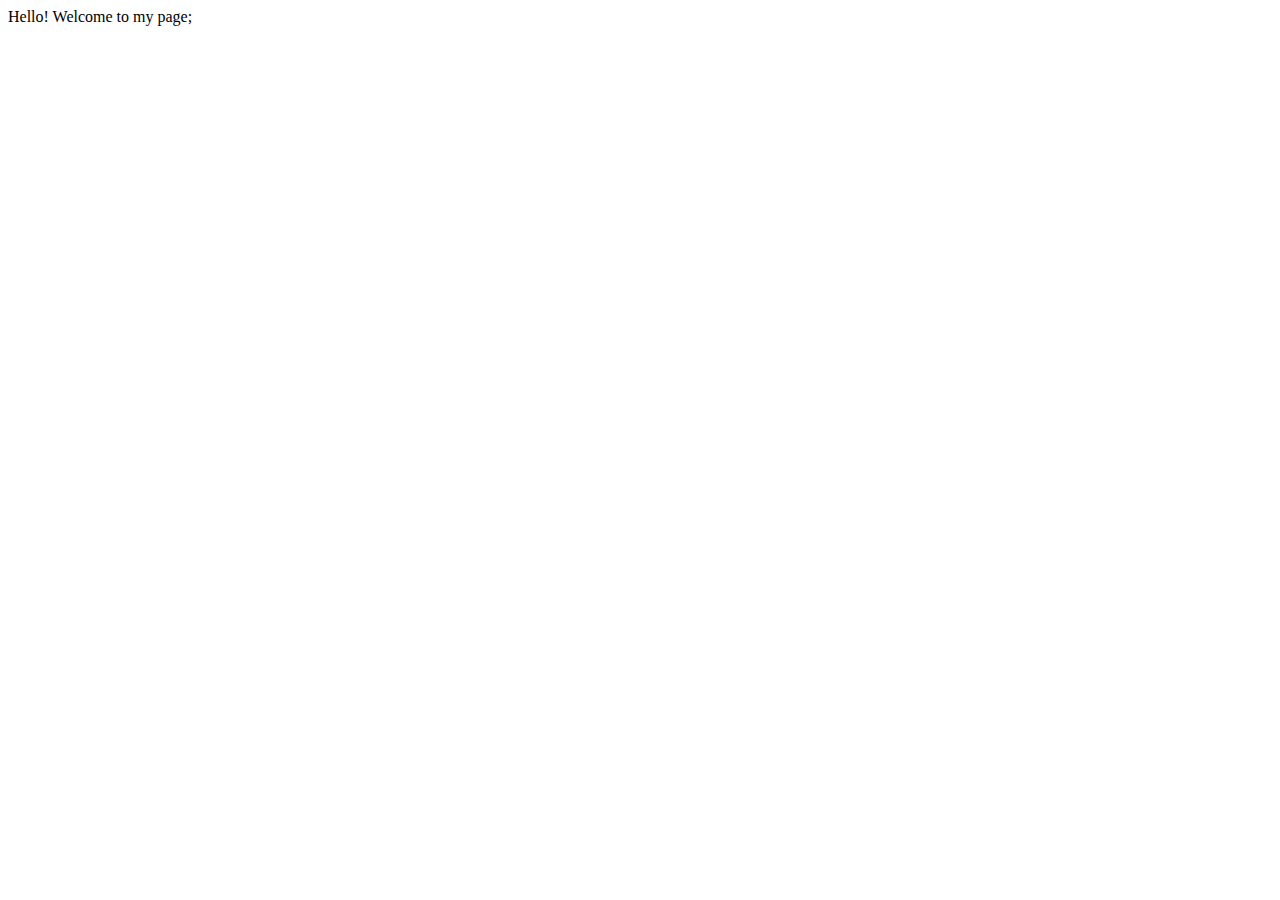
==== index.html @ 061a66ee "Create index.html" ====
<!DOCTYPE html>
<html lang="en">
<head>
    <meta charset="UTF-8">
    <meta http-equiv="X-UA-Compatible" content="IE=edge">
    <meta name="viewport" content="width=device-width, initial-scale=1.0">
    <title>Document</title>
</head>
<body>
    Hello! Welcome to my page;
</body>
</html>
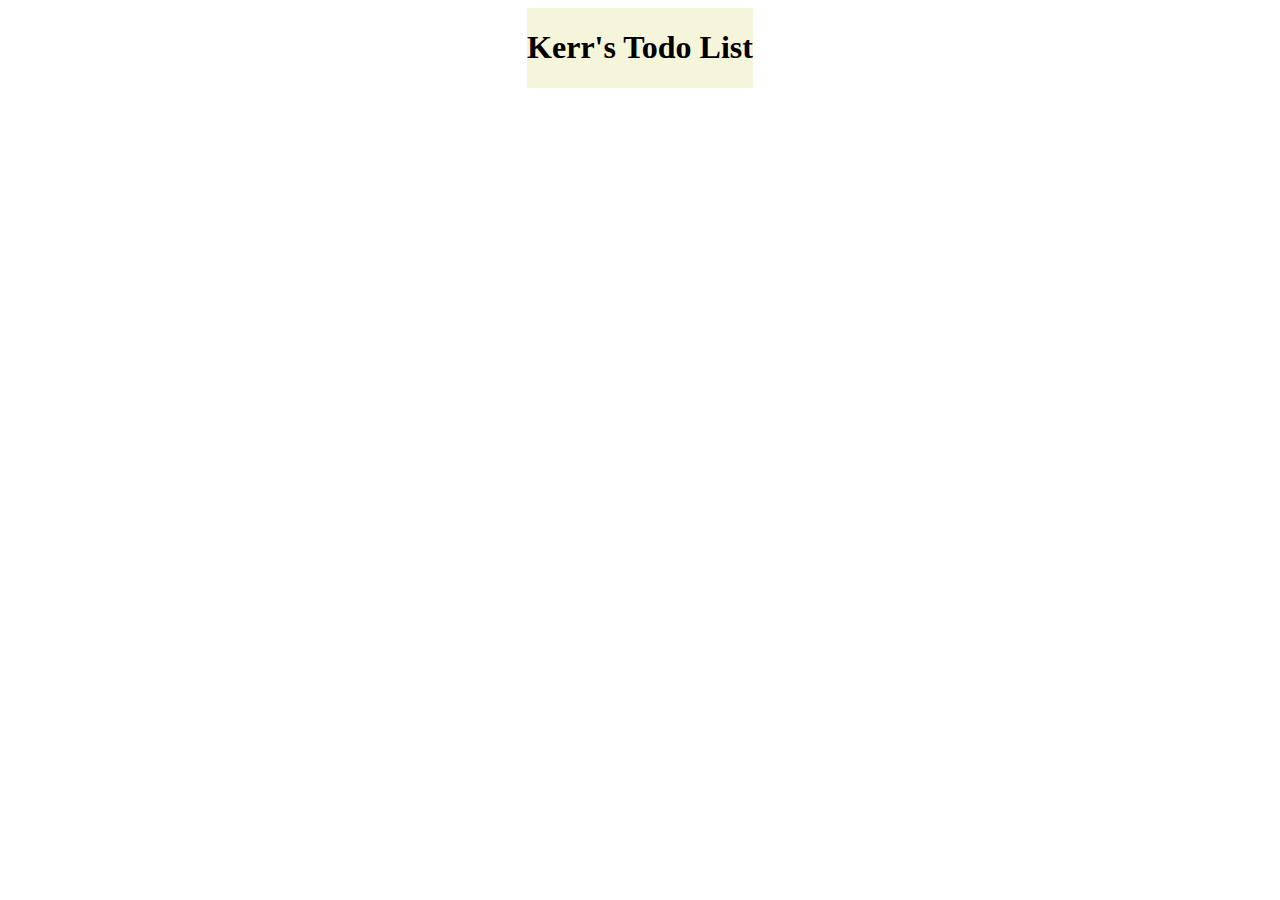
==== commit 374f8438: "add css and js" ====
--- a/index.html
+++ b/index.html
@@ -5,8 +5,13 @@
     <meta http-equiv="X-UA-Compatible" content="IE=edge">
     <meta name="viewport" content="width=device-width, initial-scale=1.0">
     <title>Document</title>
+    <script src="script/index.js"></script>
+    <link rel="stylesheet" href="static/style.css">
 </head>
 <body>
-    Hello! Welcome to my page;
+    <div id="left"></div>
+    <div id="main"><h1 id="title">Kerr's Todo List</h1></div>
+    <div id="right"></div>
+
 </body>
 </html>--- a/static/style.css
+++ b/static/style.css
@@ -0,0 +1,14 @@
+body{
+    display: flex;
+    justify-content: center;
+    align-items: flex-start;
+}
+#left{
+    background-color: aquamarine;
+}
+#main{
+    background-color: beige;
+}
+#right{
+    background-color: cornflowerblue;
+}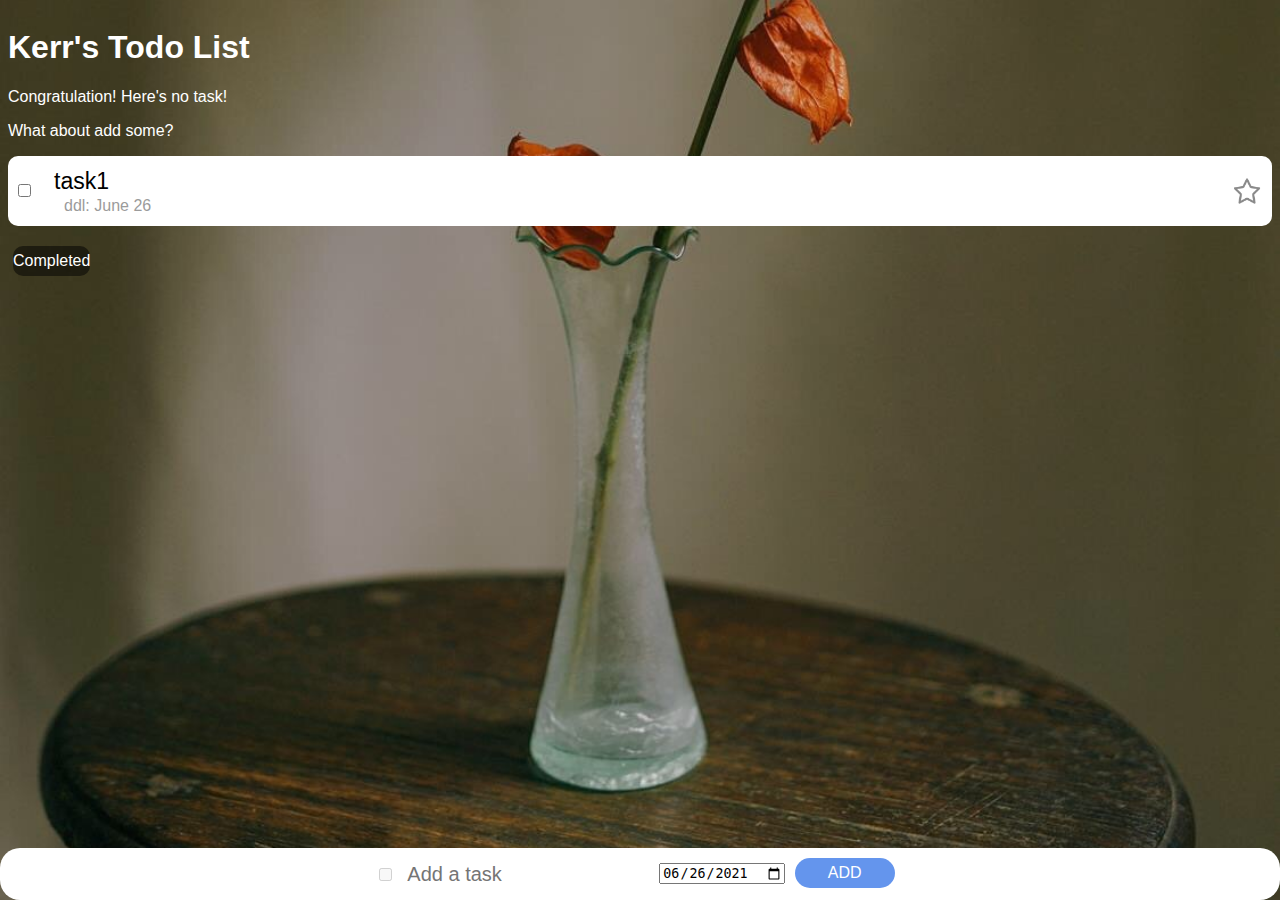
==== commit cd4abf8f: "index page" ====
--- a/index.html
+++ b/index.html
@@ -3,15 +3,56 @@
 <head>
     <meta charset="UTF-8">
     <meta http-equiv="X-UA-Compatible" content="IE=edge">
-    <meta name="viewport" content="width=device-width, initial-scale=1.0">
+    <!-- <meta name="viewport" content="width=device-width, initial-scale=1.0"> -->
+    <meta content="width=device-width, initial-scale=1.0, maximum-scale=1.0, user-scalable=0;" name="viewport" />
     <title>Document</title>
-    <script src="script/index.js"></script>
-    <link rel="stylesheet" href="static/style.css">
+    <link rel="stylesheet" href="css/style.css">
 </head>
 <body>
-    <div id="left"></div>
-    <div id="main"><h1 id="title">Kerr's Todo List</h1></div>
-    <div id="right"></div>
+<div id="main">
+    <!--    head buttons and myTodo list's title-->
+    <!-- <div class="pageHead">
+        <a href="folder.html"><img src="img/arrow.png" id="folderBtn" height="30" width="30"/></a>
+        <a href="editor.html"><img src="img/more.png" id="moreBtn" height="18" width="20"/></a>
+        
+    </div> -->
+    <h1 id="title">Kerr's Todo List</h1>
 
+    <!--    task list-->
+    <div class="taskListDiv" id="unfinishedTaskListDiv">
+        <div id="notice">
+            <p>Congratulation! Here's no task!</p>
+            <p>What about add some?</p>
+        </div>
+       <div class="taskDiv">
+            <input type="checkbox" class="check" onchange="changeTaskStatement(this.parentNode)">
+            <div class="taskTextDiv" onclick="openTask(this)">
+                <label class="checkTitle" >task1</label><br/>
+                <label class="checkDdl">ddl: June 26</label>
+                
+            </div>
+            <img src="img/star.png" class="star" height="30" width="30" onclick="addImportant(this.parentNode)"/>
+        </div>
+    </div>
+
+    <!--    the button to show/hide completed tasks-->
+    <div id="completeBtn">
+        <input id="cplBtn" type="button" value="Completed" onclick="showOrHideCompleted()">
+        <label for="cplBtn">Completed</label>
+    </div>
+
+    <!--    finish task list-->
+    <div class="taskListDiv" id="finishedListDiv">
+        <!--    wait to be added from task list-->
+    </div>
+
+    <div class="inputNewTaskDiv" id="iptNewTaskDiv">
+        <input type="checkbox" disabled="disabled" id="newTaskCheck">
+        <input type="text" id="newTaskTitle" placeholder="Add a task">
+        <input type="date" id="newTaskDate" value="2021-06-26">
+        <label id="inputBtn" onclick="addTask(this.parentNode)">ADD</label>
+    </div>
+</div>
+<script src="js/index.js"></script>
 </body>
 </html>--- a/css/style.css
+++ b/css/style.css
@@ -0,0 +1,157 @@
+body {
+    display: flex;
+    justify-content: center;
+    align-items: flex-start;
+    background-image: url(../img/bgImg1.jpeg);
+    background-size: cover;
+    background-position: center;
+    font-family: sans-serif;
+}
+#title{
+    color: #fff;
+}
+#main {
+    width: 100%;
+}
+
+#moreBtn{
+    position: absolute;
+    right: 10px;
+    left: auto;
+}
+
+ul{
+    list-style: none;
+}
+
+.pageHead{
+    margin-top: 10px;
+}
+
+.taskListDiv{
+    margin-bottom: 20px;
+}
+
+.taskListDiv p{
+    color: #ffffff;
+}
+
+.taskDiv{
+    width: 100%;
+    height: 70px;
+    background-color: #fff;
+    border-radius: 10px;
+    margin-top: 10px;
+    display: flex;
+    justify-content: center;
+    align-items: flex-start;
+}
+
+.taskDiv:hover{
+    background-color: #d3d3d3;
+}
+
+.star{
+    align-self: center;
+    margin-right: 10px;
+}
+
+.taskTextDiv{
+    width: 100%;
+    height: 50px;
+    vertical-align: center;
+    margin-top: 10px;
+    margin-left: 20px;
+}
+
+.check{
+    margin-top: 28px;
+    vertical-align: center;
+    margin-left: 10px;
+}
+
+.checkTitle{
+    height: 30px;
+    line-height: 30px;
+    vertical-align: center;
+    font-size: 23px;
+}
+
+.checkDdl{
+    height: 20px;
+    line-height: 20px;
+    vertical-align: center;
+    color: #9b9b9b;
+    margin-left: 10px;
+}
+#completeBtn{
+    height: 30px;
+    width: 200px;
+    display: flex;
+    align-items: flex-start;
+}
+
+#cplBtn{
+    display: none;
+}
+
+#completeBtn label{
+    color: #fff;
+    background-color: rgba(0,0,0,0.5);
+    height: 30px;
+    line-height: 30px;
+    vertical-align: center;
+    border-radius: 10px;
+    justify-content: center;
+    margin-left: 5px;
+    margin-right: 5px;
+}
+
+#finishedListDiv{
+    margin-bottom: 60px;
+}
+
+#iptNewTaskDiv{
+    width: 100%;
+    left: 0px;
+    display: flex;
+    align-items: flex-start;
+    justify-content: center;
+    position: fixed;
+    bottom: 0px;
+    background-color: #fff;
+    border-radius: 20px;
+}
+#newTaskTitle{
+    width: 250px;
+    height: 50px;
+    align-self: center;
+    border-radius: 10px;
+    border: none;
+    outline: none;
+    margin-left: 10px;
+    font-size: 20px;
+}
+#inputBtn{
+    margin-top: 10px;
+    margin-right: 10px;
+    height: 30px;
+    line-height: 30px;
+    vertical-align: center;
+    background-color: cornflowerblue;
+    border-radius: 20px;
+    text-align: center;
+    color: #fff;
+    width: 100px;
+}
+#inputBtn:active{
+    background-color: #5282cb;
+    color: #fff;
+}
+#newTaskCheck{
+    margin-top: 20px;
+}
+#newTaskDate{
+    margin-top: 15px;
+    margin-right: 10px;
+}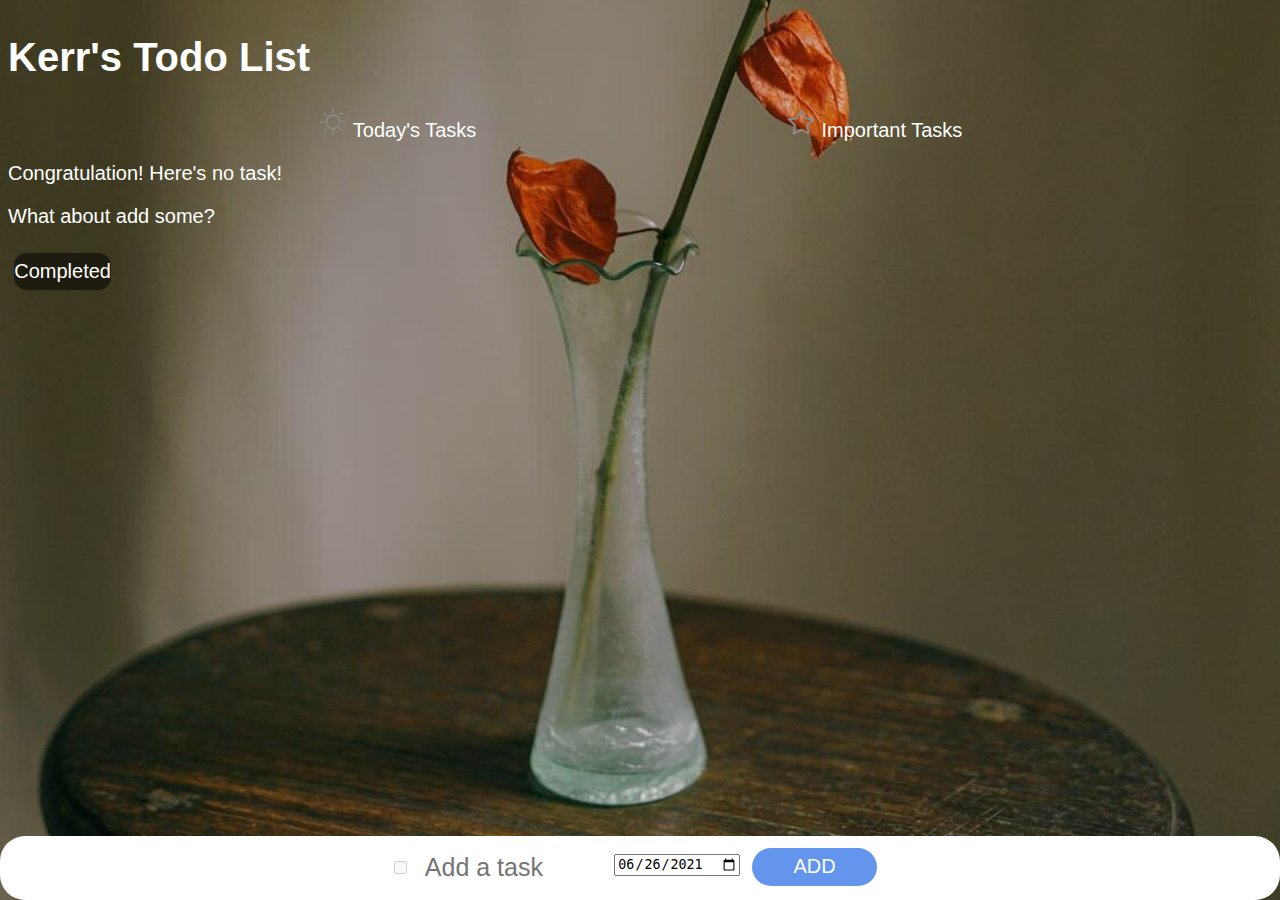
==== commit 11b14cde: "update" ====
--- a/index.html
+++ b/index.html
@@ -4,8 +4,8 @@
     <meta charset="UTF-8">
     <meta http-equiv="X-UA-Compatible" content="IE=edge">
     <!-- <meta name="viewport" content="width=device-width, initial-scale=1.0"> -->
-    <meta content="width=device-width, initial-scale=1.0, maximum-scale=1.0, user-scalable=0;" name="viewport" />
-    <title>Document</title>
+    <meta content="width=device-width, initial-scale=1.0, maximum-scale=1.0, user-scalable=0" name="viewport" />
+    <title>Kerr's Todo</title>
     <link rel="stylesheet" href="css/style.css">
 </head>
 <body>
@@ -18,21 +18,32 @@
     </div> -->
     <h1 id="title">Kerr's Todo List</h1>
 
+    <div class="filterDiv">
+        <div class="filtBtn">
+            <img id="filtImg1" src="img/sun.png" height="30" width="30" onclick="filtToday(this)"/>
+            <label class="filtTitle">Today's Tasks</label>
+        </div>
+        <div class="filtBtn">
+            <img id="filtImg2" src="img/star.png" height="30" width="30" onclick="filtImportant(this)"/>
+            <label class="filtTitle">Important Tasks</label>
+        </div>
+    </div>
     <!--    task list-->
     <div class="taskListDiv" id="unfinishedTaskListDiv">
         <div id="notice">
             <p>Congratulation! Here's no task!</p>
             <p>What about add some?</p>
         </div>
-       <div class="taskDiv">
+       <!-- <div class="taskDiv">
             <input type="checkbox" class="check" onchange="changeTaskStatement(this.parentNode)">
             <div class="taskTextDiv" onclick="openTask(this)">
                 <label class="checkTitle" >task1</label><br/>
                 <label class="checkDdl">ddl: June 26</label>
                 
             </div>
+            <img src="img/sun.png" class="sun" height="30" width="30" onclick="addToday(this.parentNode)"/>
             <img src="img/star.png" class="star" height="30" width="30" onclick="addImportant(this.parentNode)"/>
-        </div>
+        </div> -->
     </div>
 
     <!--    the button to show/hide completed tasks-->
--- a/css/style.css
+++ b/css/style.css
@@ -6,6 +6,9 @@
     background-size: cover;
     background-position: center;
     font-family: sans-serif;
+}
+html{
+	font-size:20px;
 }
 #title{
     color: #fff;
@@ -16,7 +19,7 @@
 
 #moreBtn{
     position: absolute;
-    right: 10px;
+    right: 0.625rem;
     left: auto;
 }
 
@@ -25,11 +28,11 @@
 }
 
 .pageHead{
-    margin-top: 10px;
+    margin-top: 0.625rem;
 }
 
 .taskListDiv{
-    margin-bottom: 20px;
+    margin-bottom: 1.25rem;
 }
 
 .taskListDiv p{
@@ -38,10 +41,10 @@
 
 .taskDiv{
     width: 100%;
-    height: 70px;
+    height: 4.375rem;
     background-color: #fff;
-    border-radius: 10px;
-    margin-top: 10px;
+    border-radius: 0.625rem;
+    margin-top: 0.625rem;
     display: flex;
     justify-content: center;
     align-items: flex-start;
@@ -50,43 +53,60 @@
 .taskDiv:hover{
     background-color: #d3d3d3;
 }
-
+.filterDiv{
+    display: flex;
+    justify-content:space-evenly;
+    align-items: flex-start;
+}
+.filterBtn{
+    display: flex;
+    justify-content: center;
+    align-items: flex-start;
+}
+.filtTitle{
+    color: #ffffff;
+}
 .star{
     align-self: center;
-    margin-right: 10px;
+    margin-right: 0.625rem;
+}
+
+.sun{
+    align-self: center;
+    margin-right: 0.625rem;
 }
 
 .taskTextDiv{
     width: 100%;
-    height: 50px;
+    height: 3.125rem;
     vertical-align: center;
-    margin-top: 10px;
-    margin-left: 20px;
+    margin-top: 0.625rem;
+    margin-left: 1.25rem;
 }
 
 .check{
-    margin-top: 28px;
+    margin-top: 1.75rem;
     vertical-align: center;
-    margin-left: 10px;
+    margin-left: 0.625rem;
 }
 
 .checkTitle{
-    height: 30px;
-    line-height: 30px;
+    height: 1.875rem;
+    line-height: 1.875rem;
     vertical-align: center;
-    font-size: 23px;
+    font-size: 1.2rem;
 }
 
 .checkDdl{
-    height: 20px;
-    line-height: 20px;
+    height: 1.25rem;
+    line-height: 1.25rem;
     vertical-align: center;
     color: #9b9b9b;
-    margin-left: 10px;
+    margin-left: 0.625rem;
 }
 #completeBtn{
-    height: 30px;
-    width: 200px;
+    height: 1.875rem;
+    width: 12.5rem;
     display: flex;
     align-items: flex-start;
 }
@@ -98,60 +118,60 @@
 #completeBtn label{
     color: #fff;
     background-color: rgba(0,0,0,0.5);
-    height: 30px;
-    line-height: 30px;
+    height: 1.875rem;
+    line-height: 1.875rem;
     vertical-align: center;
-    border-radius: 10px;
+    border-radius: 0.625rem;
     justify-content: center;
-    margin-left: 5px;
-    margin-right: 5px;
+    margin-left: 0.3125rem;
+    margin-right: 0.3125rem;
 }
 
 #finishedListDiv{
-    margin-bottom: 60px;
+    margin-bottom: 3.75rem;
 }
 
 #iptNewTaskDiv{
     width: 100%;
-    left: 0px;
+    left: 0rem;
     display: flex;
     align-items: flex-start;
     justify-content: center;
     position: fixed;
-    bottom: 0px;
+    bottom: 0rem;
     background-color: #fff;
-    border-radius: 20px;
+    border-radius: 1.25rem;
 }
 #newTaskTitle{
-    width: 250px;
-    height: 50px;
+    width: 9.375rem;
+    height: 3.125rem;
     align-self: center;
-    border-radius: 10px;
+    border-radius: 0.625rem;
     border: none;
     outline: none;
-    margin-left: 10px;
-    font-size: 20px;
+    margin-left: 0.625rem;
+    font-size: 1.25rem;
 }
 #inputBtn{
-    margin-top: 10px;
-    margin-right: 10px;
-    height: 30px;
-    line-height: 30px;
+    margin-top: 0.625rem;
+    margin-right: 0.625rem;
+    height: 1.875rem;
+    line-height: 1.875rem;
     vertical-align: center;
     background-color: cornflowerblue;
-    border-radius: 20px;
+    border-radius: 1.25rem;
     text-align: center;
     color: #fff;
-    width: 100px;
+    width: 6.25rem;
 }
 #inputBtn:active{
     background-color: #5282cb;
     color: #fff;
 }
 #newTaskCheck{
-    margin-top: 20px;
+    margin-top: 1.25rem;
 }
 #newTaskDate{
-    margin-top: 15px;
-    margin-right: 10px;
+    margin-top: 0.9375rem;
+    margin-right: 0.625rem;
 }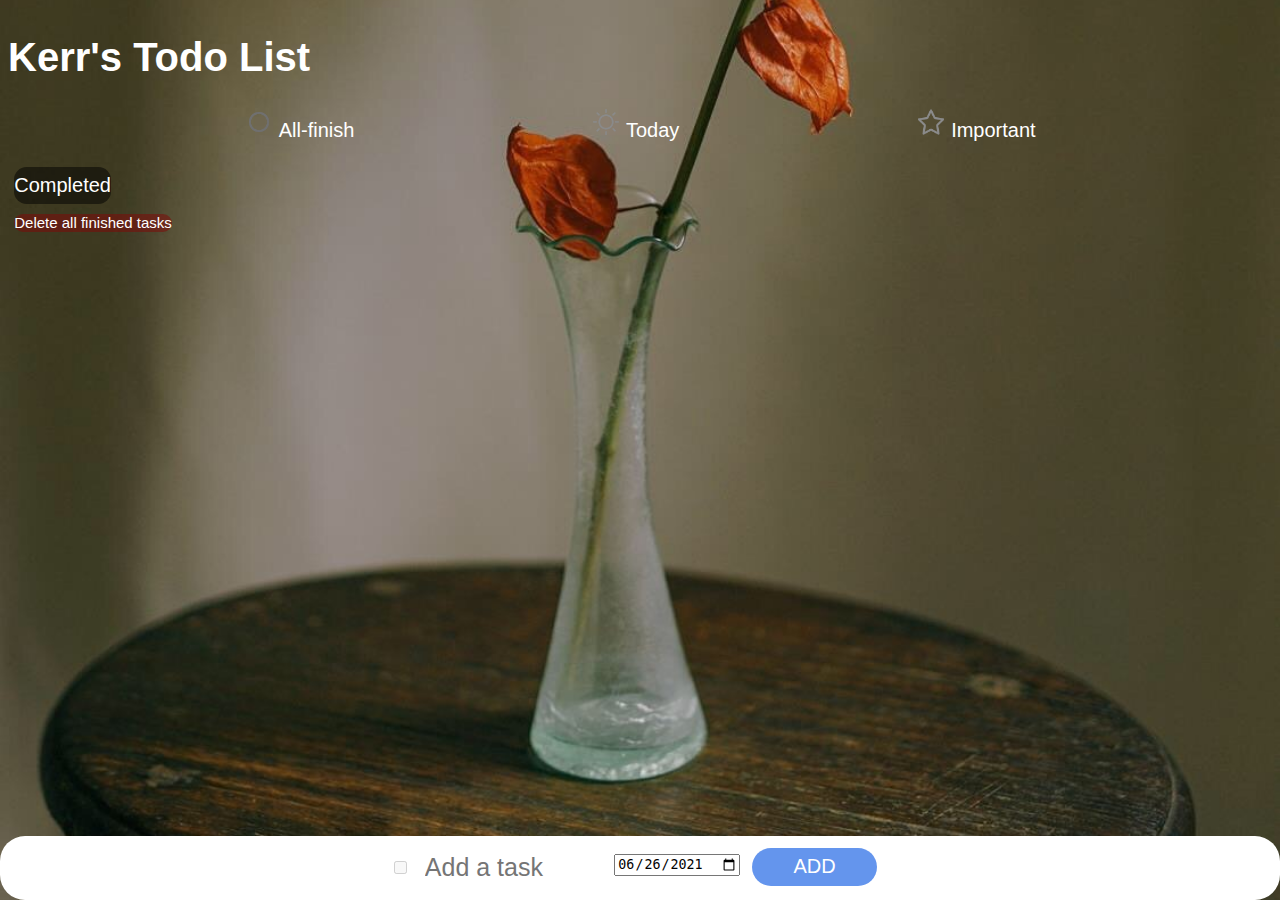
==== commit 605bd219: "update" ====
--- a/index.html
+++ b/index.html
@@ -20,22 +20,22 @@
 
     <div class="filterDiv">
         <div class="filtBtn">
+            <img id="filtImg0" src="img/todo.png" height="30" width="30" onclick="changeAll(this)"/>
+            <label class="filtTitle">All-finish</label>
+        </div>
+        <div class="filtBtn">
             <img id="filtImg1" src="img/sun.png" height="30" width="30" onclick="filtToday(this)"/>
-            <label class="filtTitle">Today's Tasks</label>
+            <label class="filtTitle">Today</label>
         </div>
         <div class="filtBtn">
             <img id="filtImg2" src="img/star.png" height="30" width="30" onclick="filtImportant(this)"/>
-            <label class="filtTitle">Important Tasks</label>
+            <label class="filtTitle">Important</label>
         </div>
     </div>
     <!--    task list-->
     <div class="taskListDiv" id="unfinishedTaskListDiv">
-        <div id="notice">
-            <p>Congratulation! Here's no task!</p>
-            <p>What about add some?</p>
-        </div>
        <!-- <div class="taskDiv">
-            <input type="checkbox" class="check" onchange="changeTaskStatement(this.parentNode)">
+           <img class="checkIcon" src="img/todo.png" onclick="changeTaskStatement(this.parentNode)" height="30" width="30">
             <div class="taskTextDiv" onclick="openTask(this)">
                 <label class="checkTitle" >task1</label><br/>
                 <label class="checkDdl">ddl: June 26</label>
@@ -47,10 +47,17 @@
     </div>
 
     <!--    the button to show/hide completed tasks-->
-    <div id="completeBtn">
-        <input id="cplBtn" type="button" value="Completed" onclick="showOrHideCompleted()">
-        <label for="cplBtn">Completed</label>
+    <div class="footBtn">
+        <div id="completeBtn">
+            <input id="cplBtn" type="button" value="Completed" onclick="showOrHideCompleted()">
+            <label for="cplBtn">Completed</label>
+        </div>
+        <div id="deleteBtn">
+            <input id="delBtn" type="button" value="Completed" onclick="deleteAllFinishedTask()">
+            <label for="delBtn">Delete all finished tasks</label>
+        </div>
     </div>
+    
 
     <!--    finish task list-->
     <div class="taskListDiv" id="finishedListDiv">
--- a/css/style.css
+++ b/css/style.css
@@ -53,6 +53,11 @@
 .taskDiv:hover{
     background-color: #d3d3d3;
 }
+
+.checkIcon{
+    align-self: center;
+    margin-left: 0.625rem;
+}
 .filterDiv{
     display: flex;
     justify-content:space-evenly;
@@ -81,7 +86,7 @@
     height: 3.125rem;
     vertical-align: center;
     margin-top: 0.625rem;
-    margin-left: 1.25rem;
+    margin-left: 0.625rem;
 }
 
 .check{
@@ -130,6 +135,33 @@
 #finishedListDiv{
     margin-bottom: 3.75rem;
 }
+
+#deleteBtn{
+    height: 1.875rem;
+    width: 12.5rem;
+    display: flex;
+    align-items: flex-start;
+}
+
+#delBtn{
+    display: none;
+}
+
+#deleteBtn label{
+    margin-top: 10px;
+    color: #fff;
+    background-color: rgba(129, 6, 6, 0.5);
+    height: 0.875rem;
+    line-height: 0.875rem;
+    vertical-align: center;
+    border-radius: 0.625rem;
+    justify-content: center;
+    margin-left: 0.3125rem;
+    margin-right: 0.3125rem;
+    font-size: 0.75rem;
+}
+
+
 
 #iptNewTaskDiv{
     width: 100%;
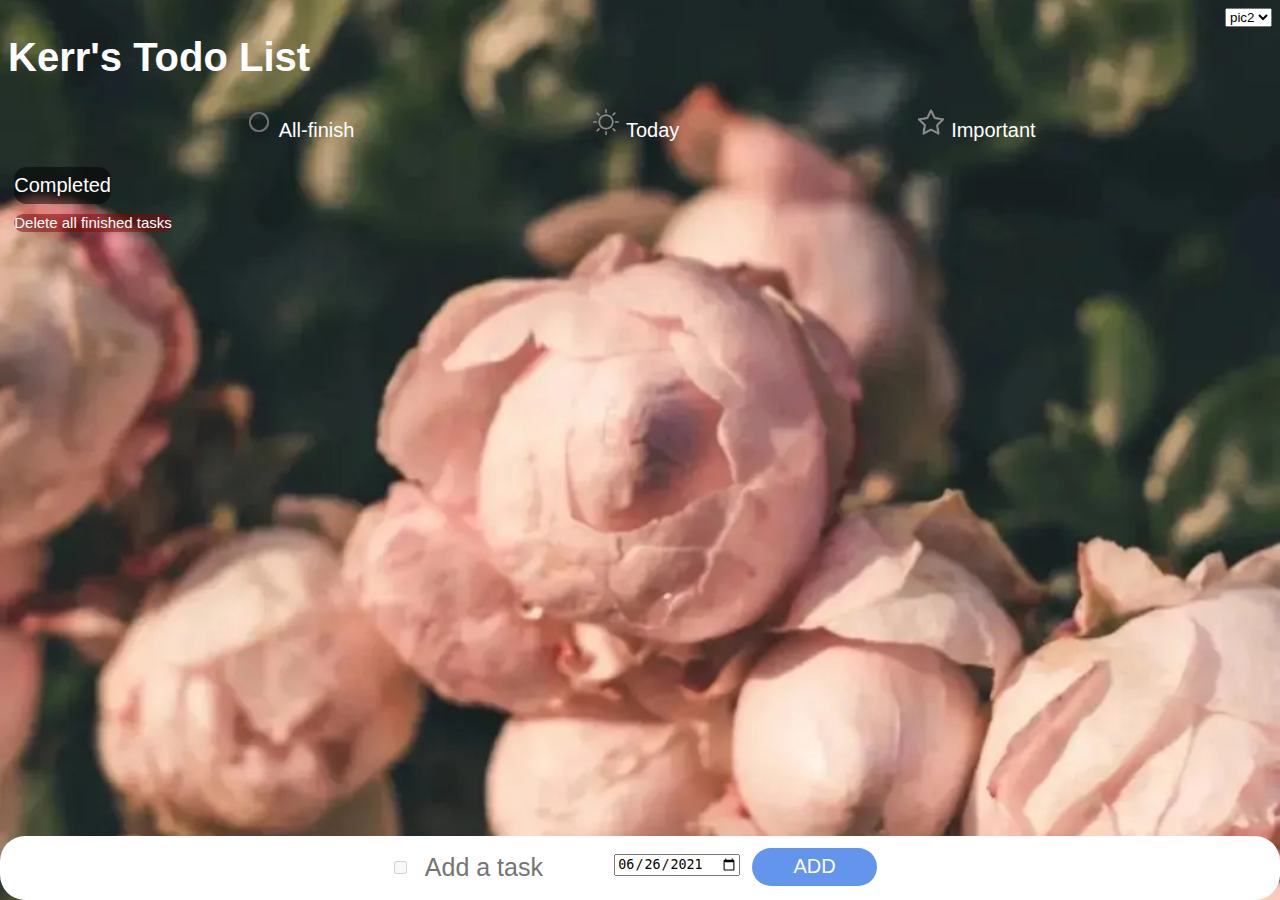
==== commit 2d83c119: "final update" ====
--- a/index.html
+++ b/index.html
@@ -16,6 +16,15 @@
         <a href="editor.html"><img src="img/more.png" id="moreBtn" height="18" width="20"/></a>
         
     </div> -->
+    <select id="bgSelect" onchange="changeBg(this.value)">
+        <option value="1">pic1</option>
+        <option value="2" selected  =  "selected">pic2</option>
+        <option value="3">pic3</option>
+        <option value="4">pic4</option>
+        <option value="5">pic5</option>
+        <option value="6">pic6</option>
+        <option value="7">pic7</option>
+    </select>
     <h1 id="title">Kerr's Todo List</h1>
 
     <div class="filterDiv">
--- a/css/style.css
+++ b/css/style.css
@@ -2,7 +2,7 @@
     display: flex;
     justify-content: center;
     align-items: flex-start;
-    background-image: url(../img/bgImg1.jpeg);
+    background-image: url(../img/bgImg3.jpg);
     background-size: cover;
     background-position: center;
     font-family: sans-serif;
@@ -27,6 +27,11 @@
     list-style: none;
 }
 
+#bgSelect{
+    float: right;
+    outline: none;
+}
+
 .pageHead{
     margin-top: 0.625rem;
 }
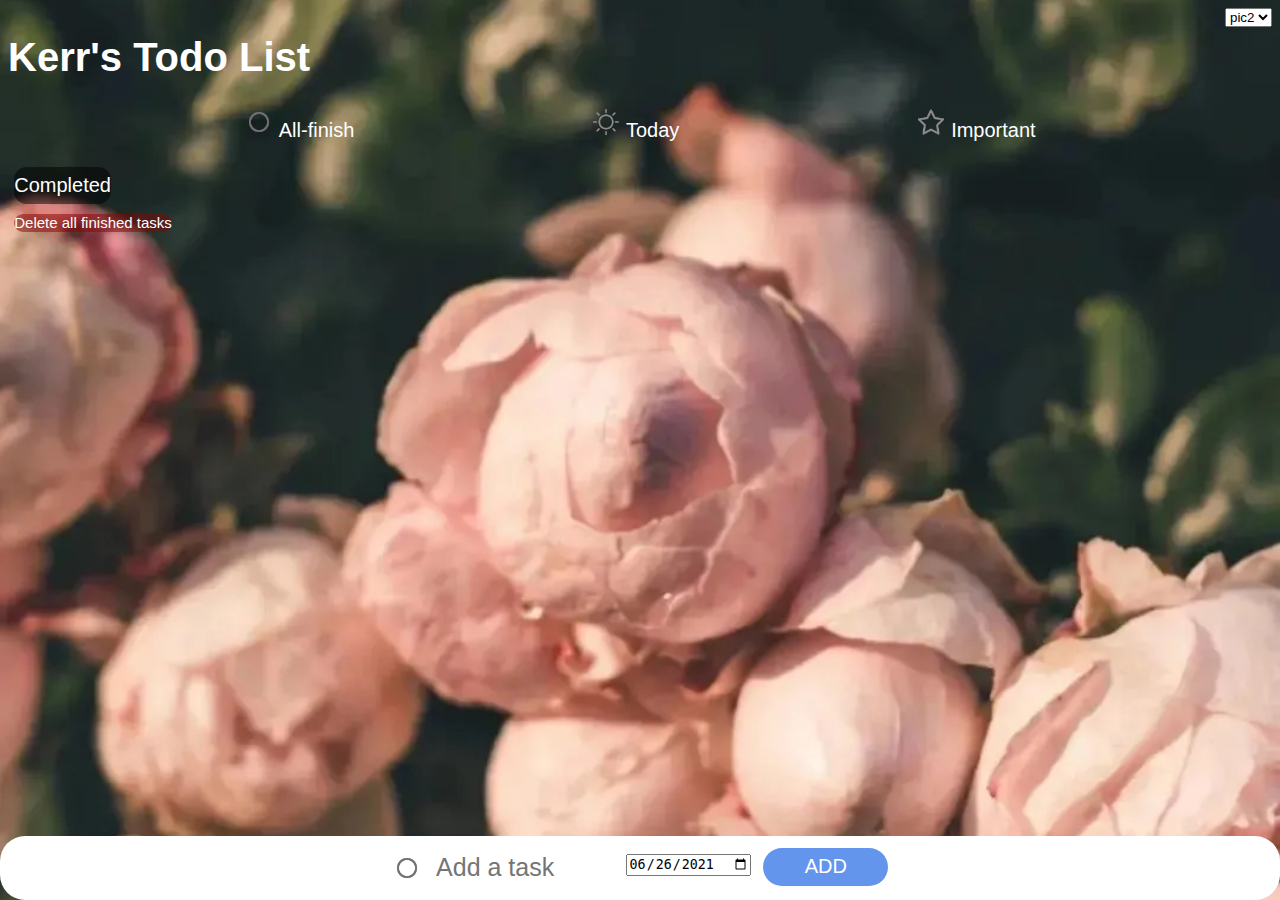
==== commit 97680d70: "debug" ====
--- a/index.html
+++ b/index.html
@@ -74,7 +74,7 @@
     </div>
 
     <div class="inputNewTaskDiv" id="iptNewTaskDiv">
-        <input type="checkbox" disabled="disabled" id="newTaskCheck">
+        <img class="checkIcon" src="img/todo.png" height="30" width="30">
         <input type="text" id="newTaskTitle" placeholder="Add a task">
         <input type="date" id="newTaskDate" value="2021-06-26">
         <label id="inputBtn" onclick="addTask(this.parentNode)">ADD</label>
